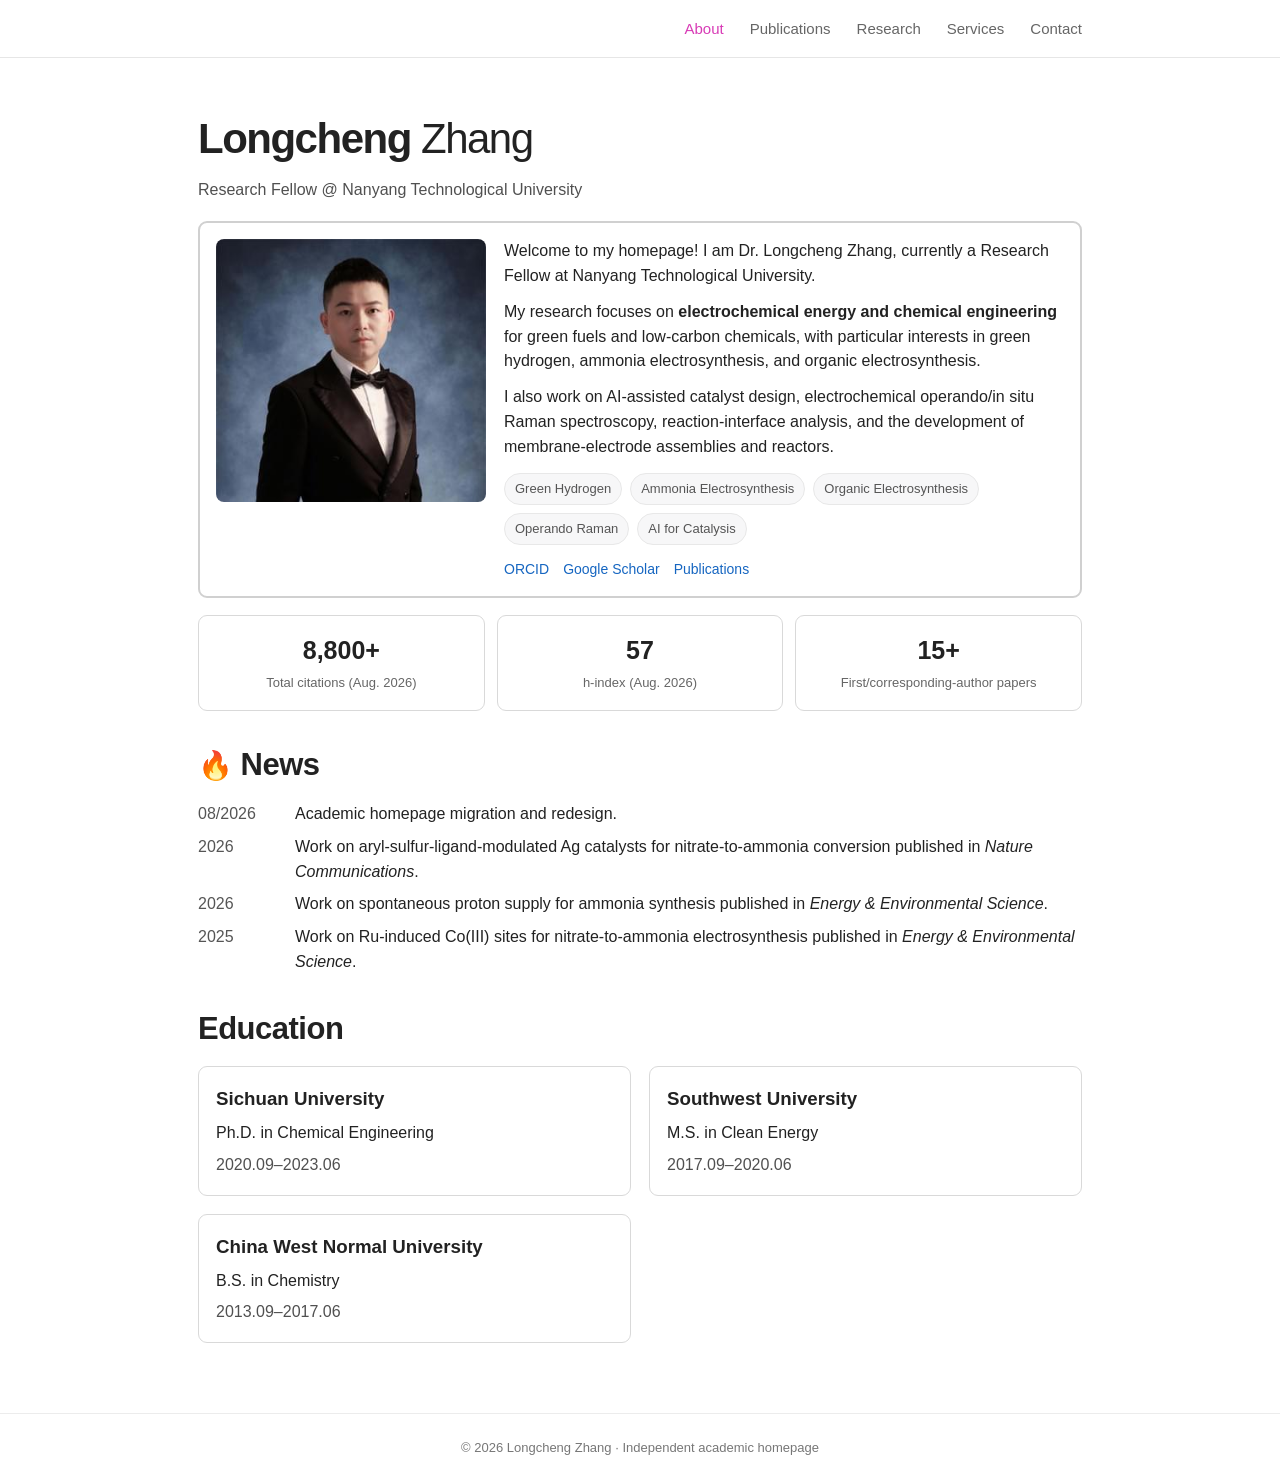
==== index.html @ ee1d8bef "Add files via upload" ====
<!doctype html><html lang="en"><head><meta charset="utf-8"><meta name="viewport" content="width=device-width,initial-scale=1"><meta name="description" content="Longcheng Zhang — electrochemical energy and chemical engineering research"><title>Longcheng Zhang</title><link rel="stylesheet" href="styles.css"></head>
<body><header class="topbar"><nav class="nav"><a class="active" href="index.html">About</a><a href="publications.html">Publications</a><a href="research.html">Research</a><a href="services.html">Services</a><a href="contact.html">Contact</a></nav></header>
<main class="container">
<section class="hero"><h1><strong>Longcheng</strong> Zhang</h1><div class="subtitle">Research Fellow @ Nanyang Technological University</div></section>
<section class="bio-card"><div class="bio-grid"><img class="profile" src="assets/profile.jpg" alt="Portrait of Longcheng Zhang"><div class="bio">
<p>Welcome to my homepage! I am Dr. Longcheng Zhang, currently a Research Fellow at Nanyang Technological University.</p>
<p>My research focuses on <strong>electrochemical energy and chemical engineering</strong> for green fuels and low-carbon chemicals, with particular interests in green hydrogen, ammonia electrosynthesis, and organic electrosynthesis.</p>
<p>I also work on AI-assisted catalyst design, electrochemical operando/in situ Raman spectroscopy, reaction-interface analysis, and the development of membrane-electrode assemblies and reactors.</p>
<div class="tags"><span class="tag">Green Hydrogen</span><span class="tag">Ammonia Electrosynthesis</span><span class="tag">Organic Electrosynthesis</span><span class="tag">Operando Raman</span><span class="tag">AI for Catalysis</span></div>
<div class="quicklinks"><a href="https://orcid.org/0000-0002-2069-7939" target="_blank" rel="noopener">ORCID</a><a href="https://scholar.google.com/citations?hl=zh-CN&user=M-ZRWAUAAAAJ" target="_blank" rel="noopener">Google Scholar</a><a href="publications.html">Publications</a></div>
</div></div></section>
<section class="kpis"><div class="kpi"><b>8,800+</b><span>Total citations (Aug. 2026)</span></div><div class="kpi"><b>57</b><span>h-index (Aug. 2026)</span></div><div class="kpi"><b>15+</b><span>First/corresponding-author papers</span></div></section>
<section class="section"><h2 class="section-title"><span class="icon">🔥</span>News</h2><ul class="news">
<li><span class="date">08/2026</span><span>Academic homepage migration and redesign.</span></li>
<li><span class="date">2026</span><span>Work on aryl-sulfur-ligand-modulated Ag catalysts for nitrate-to-ammonia conversion published in <em>Nature Communications</em>.</span></li>
<li><span class="date">2026</span><span>Work on spontaneous proton supply for ammonia synthesis published in <em>Energy &amp; Environmental Science</em>.</span></li>
<li><span class="date">2025</span><span>Work on Ru-induced Co(III) sites for nitrate-to-ammonia electrosynthesis published in <em>Energy &amp; Environmental Science</em>.</span></li>
</ul></section>
<section class="section"><h2 class="section-title">Education</h2><div class="cols"><div class="panel"><h3>Sichuan University</h3><div>Ph.D. in Chemical Engineering</div><div class="subtitle">2020.09–2023.06</div></div><div class="panel"><h3>Southwest University</h3><div>M.S. in Clean Energy</div><div class="subtitle">2017.09–2020.06</div></div><div class="panel"><h3>China West Normal University</h3><div>B.S. in Chemistry</div><div class="subtitle">2013.09–2017.06</div></div></div></section>
</main><footer class="footer">© 2026 Longcheng Zhang · Independent academic homepage</footer></body></html>
---- styles.css ----
:root{
  --bg:#ffffff;--text:#222;--muted:#666;--line:#d9d9d9;--soft:#f7f7f8;--accent:#d83bb6;--link:#1666c1;
  --max:900px;
}
*{box-sizing:border-box}
html{scroll-behavior:smooth}
body{margin:0;font-family:Inter,ui-sans-serif,-apple-system,BlinkMacSystemFont,"Segoe UI",Roboto,Arial,sans-serif;background:var(--bg);color:var(--text);line-height:1.55}
a{color:var(--link);text-decoration:none}a:hover{text-decoration:underline}
.topbar{border-bottom:1px solid #e6e6e6;position:sticky;top:0;background:rgba(255,255,255,.96);backdrop-filter:blur(8px);z-index:10}
.nav{max-width:var(--max);margin:0 auto;padding:17px 8px;display:flex;justify-content:flex-end;gap:26px;align-items:center}
.nav a{color:#666;font-size:15px}.nav a.active{color:var(--accent)}
.container{max-width:var(--max);margin:0 auto;padding:48px 8px 70px}
.hero h1{margin:0;font-size:42px;letter-spacing:-1.5px;font-weight:400}.hero h1 strong{font-weight:800}.subtitle{margin-top:7px;color:#505050;font-size:16px}
.bio-card{border:2px solid #d0d0d0;border-radius:9px;padding:16px;margin-top:18px;overflow:hidden}
.bio-grid{display:grid;grid-template-columns:270px 1fr;gap:18px}.profile{width:100%;border-radius:8px;display:block;object-fit:cover}.bio p{margin:0 0 11px}.bio p:last-child{margin-bottom:0}
.tags{display:flex;flex-wrap:wrap;gap:8px;margin-top:13px}.tag{background:var(--soft);border:1px solid #e8e8e8;border-radius:999px;padding:5px 10px;font-size:13px;color:#555}
.quicklinks{margin-top:14px;display:flex;flex-wrap:wrap;gap:14px;font-size:14px}
.section{margin-top:30px}.section-title{font-size:31px;margin:0 0 13px;font-weight:800;letter-spacing:-.5px}.section-title .icon{font-size:28px;margin-right:8px}
.news{list-style:none;padding:0;margin:0}.news li{display:grid;grid-template-columns:85px 1fr;gap:12px;margin:8px 0}.date{font-variant-numeric:tabular-nums;color:#555}
.kpis{display:grid;grid-template-columns:repeat(3,1fr);gap:12px;margin-top:17px}.kpi{border:1px solid var(--line);border-radius:9px;padding:15px;text-align:center}.kpi b{display:block;font-size:25px}.kpi span{font-size:13px;color:#666}
.cols{display:grid;grid-template-columns:1fr 1fr;gap:18px}.panel{border:1px solid var(--line);border-radius:9px;padding:17px}.panel h3{margin:0 0 8px}.panel ul{margin:8px 0 0;padding-left:19px}
.pub-year{font-size:26px;margin:30px 0 12px}.pub{margin:0 0 14px}.pub .title{font-weight:650}.pub .journal{font-style:italic}.badge{font-size:12px;border:1px solid #e0c35d;background:#fff9db;padding:2px 7px;border-radius:999px;margin-left:6px}
.footer{border-top:1px solid #ececec;color:#777;font-size:13px;padding:24px 8px;text-align:center}
.note{background:#fff8fc;border-left:4px solid var(--accent);padding:12px 14px;margin-top:16px;border-radius:4px;color:#555}
@media(max-width:700px){.nav{justify-content:flex-start;overflow:auto;padding-left:16px}.container{padding:32px 16px 55px}.hero h1{font-size:36px}.bio-grid{grid-template-columns:1fr}.profile{max-width:280px}.news li{grid-template-columns:74px 1fr}.cols,.kpis{grid-template-columns:1fr}}
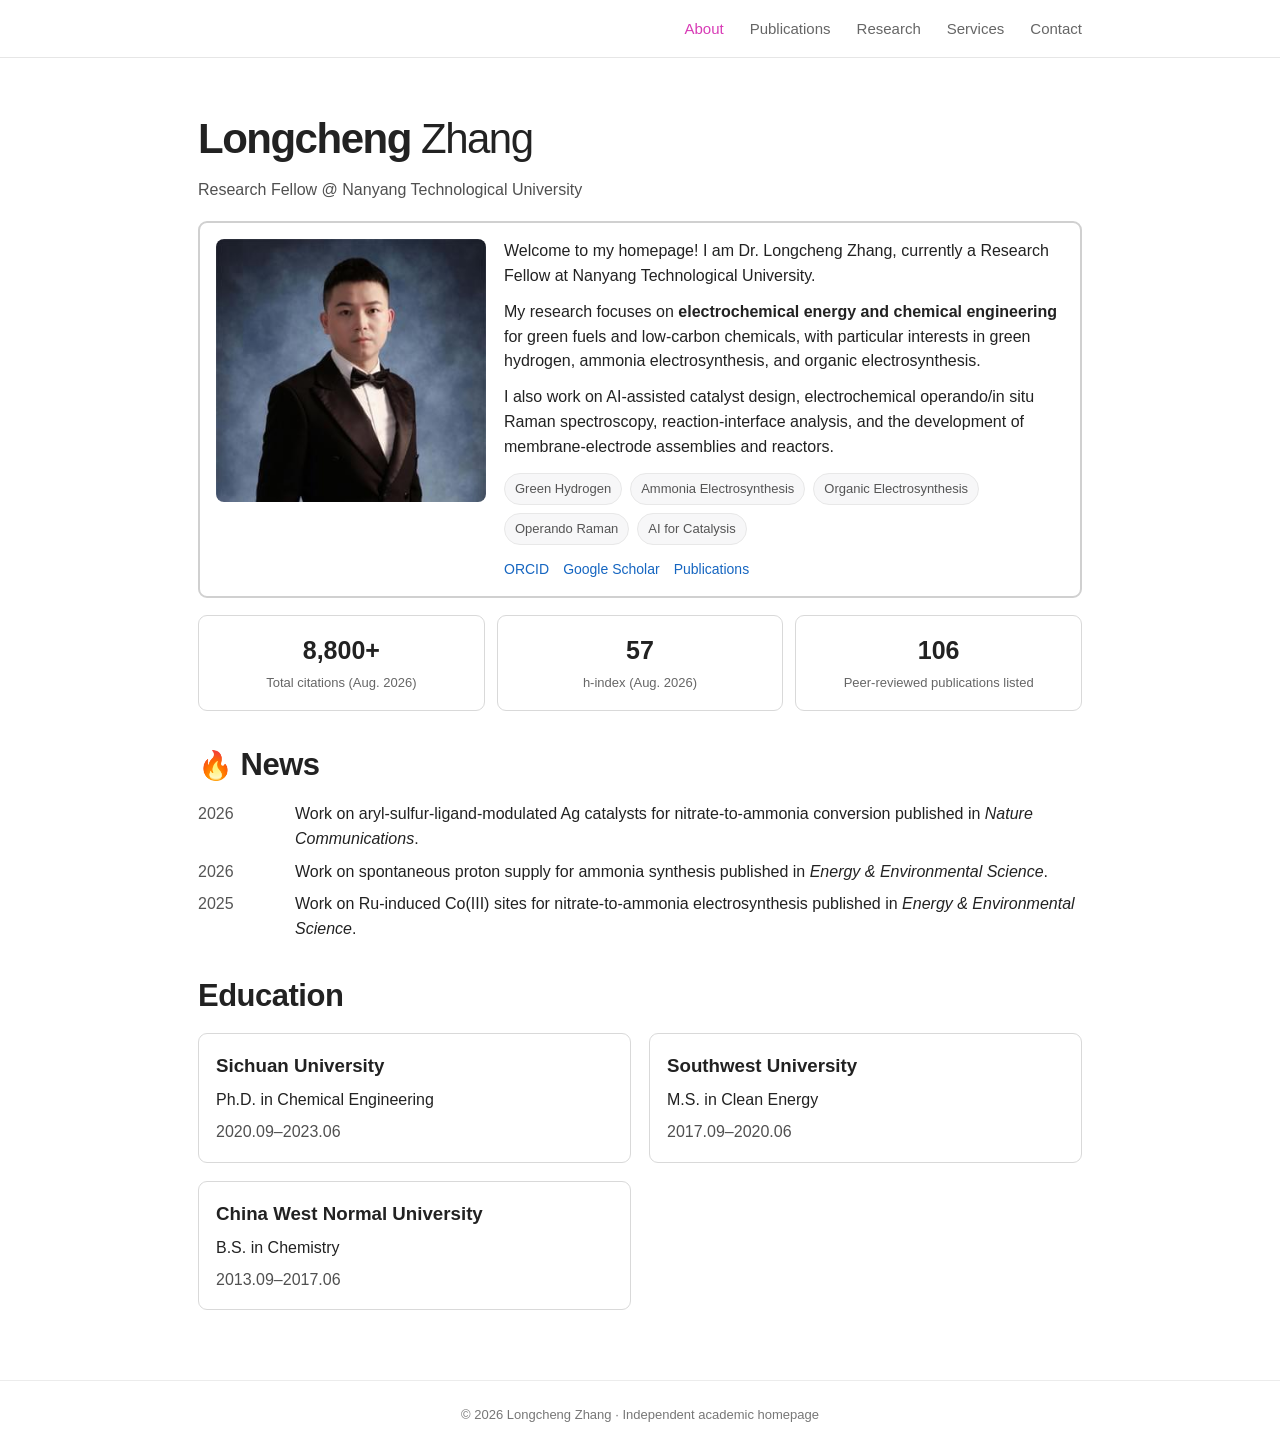
==== commit 72137fe9: "Add files via upload" ====
--- a/index.html
+++ b/index.html
@@ -9,9 +9,8 @@
 <div class="tags"><span class="tag">Green Hydrogen</span><span class="tag">Ammonia Electrosynthesis</span><span class="tag">Organic Electrosynthesis</span><span class="tag">Operando Raman</span><span class="tag">AI for Catalysis</span></div>
 <div class="quicklinks"><a href="https://orcid.org/0000-0002-2069-7939" target="_blank" rel="noopener">ORCID</a><a href="https://scholar.google.com/citations?hl=zh-CN&user=M-ZRWAUAAAAJ" target="_blank" rel="noopener">Google Scholar</a><a href="publications.html">Publications</a></div>
 </div></div></section>
-<section class="kpis"><div class="kpi"><b>8,800+</b><span>Total citations (Aug. 2026)</span></div><div class="kpi"><b>57</b><span>h-index (Aug. 2026)</span></div><div class="kpi"><b>15+</b><span>First/corresponding-author papers</span></div></section>
+<section class="kpis"><div class="kpi"><b>8,800+</b><span>Total citations (Aug. 2026)</span></div><div class="kpi"><b>57</b><span>h-index (Aug. 2026)</span></div><div class="kpi"><b>106</b><span>Peer-reviewed publications listed</span></div></section>
 <section class="section"><h2 class="section-title"><span class="icon">🔥</span>News</h2><ul class="news">
-<li><span class="date">08/2026</span><span>Academic homepage migration and redesign.</span></li>
 <li><span class="date">2026</span><span>Work on aryl-sulfur-ligand-modulated Ag catalysts for nitrate-to-ammonia conversion published in <em>Nature Communications</em>.</span></li>
 <li><span class="date">2026</span><span>Work on spontaneous proton supply for ammonia synthesis published in <em>Energy &amp; Environmental Science</em>.</span></li>
 <li><span class="date">2025</span><span>Work on Ru-induced Co(III) sites for nitrate-to-ammonia electrosynthesis published in <em>Energy &amp; Environmental Science</em>.</span></li>
--- a/styles.css
+++ b/styles.css
@@ -23,3 +23,15 @@
 .footer{border-top:1px solid #ececec;color:#777;font-size:13px;padding:24px 8px;text-align:center}
 .note{background:#fff8fc;border-left:4px solid var(--accent);padding:12px 14px;margin-top:16px;border-radius:4px;color:#555}
 @media(max-width:700px){.nav{justify-content:flex-start;overflow:auto;padding-left:16px}.container{padding:32px 16px 55px}.hero h1{font-size:36px}.bio-grid{grid-template-columns:1fr}.profile{max-width:280px}.news li{grid-template-columns:74px 1fr}.cols,.kpis{grid-template-columns:1fr}}
+/* Complete publications page */
+.year-nav{display:flex;flex-wrap:wrap;gap:9px;margin:24px 0 8px;padding:12px 0;border-top:1px solid #eee;border-bottom:1px solid #eee;position:sticky;top:58px;background:rgba(255,255,255,.96);backdrop-filter:blur(8px);z-index:5}
+.year-nav a{font-size:14px;color:#555;border:1px solid #e2e2e2;border-radius:999px;padding:4px 10px;background:#fff}
+.year-nav a:hover{color:var(--accent);border-color:#dcb7d4;text-decoration:none}
+.pub-list{margin-top:12px}
+.pub-item{display:grid;grid-template-columns:42px 1fr;gap:8px;padding:10px 0;border-bottom:1px solid #f0f0f0}
+.pub-num{color:#777;font-variant-numeric:tabular-nums;padding-top:1px}
+.pub-title{font-weight:700;line-height:1.45;margin-bottom:3px}
+.pub-authors{font-size:14px;color:#454545;line-height:1.45}
+.pub-venue{font-size:14px;color:#555;margin-top:2px;font-style:italic}
+.pub-venue .badge{font-style:normal}
+@media(max-width:700px){.year-nav{top:54px}.pub-item{grid-template-columns:34px 1fr}.pub-authors,.pub-venue{font-size:13.5px}}
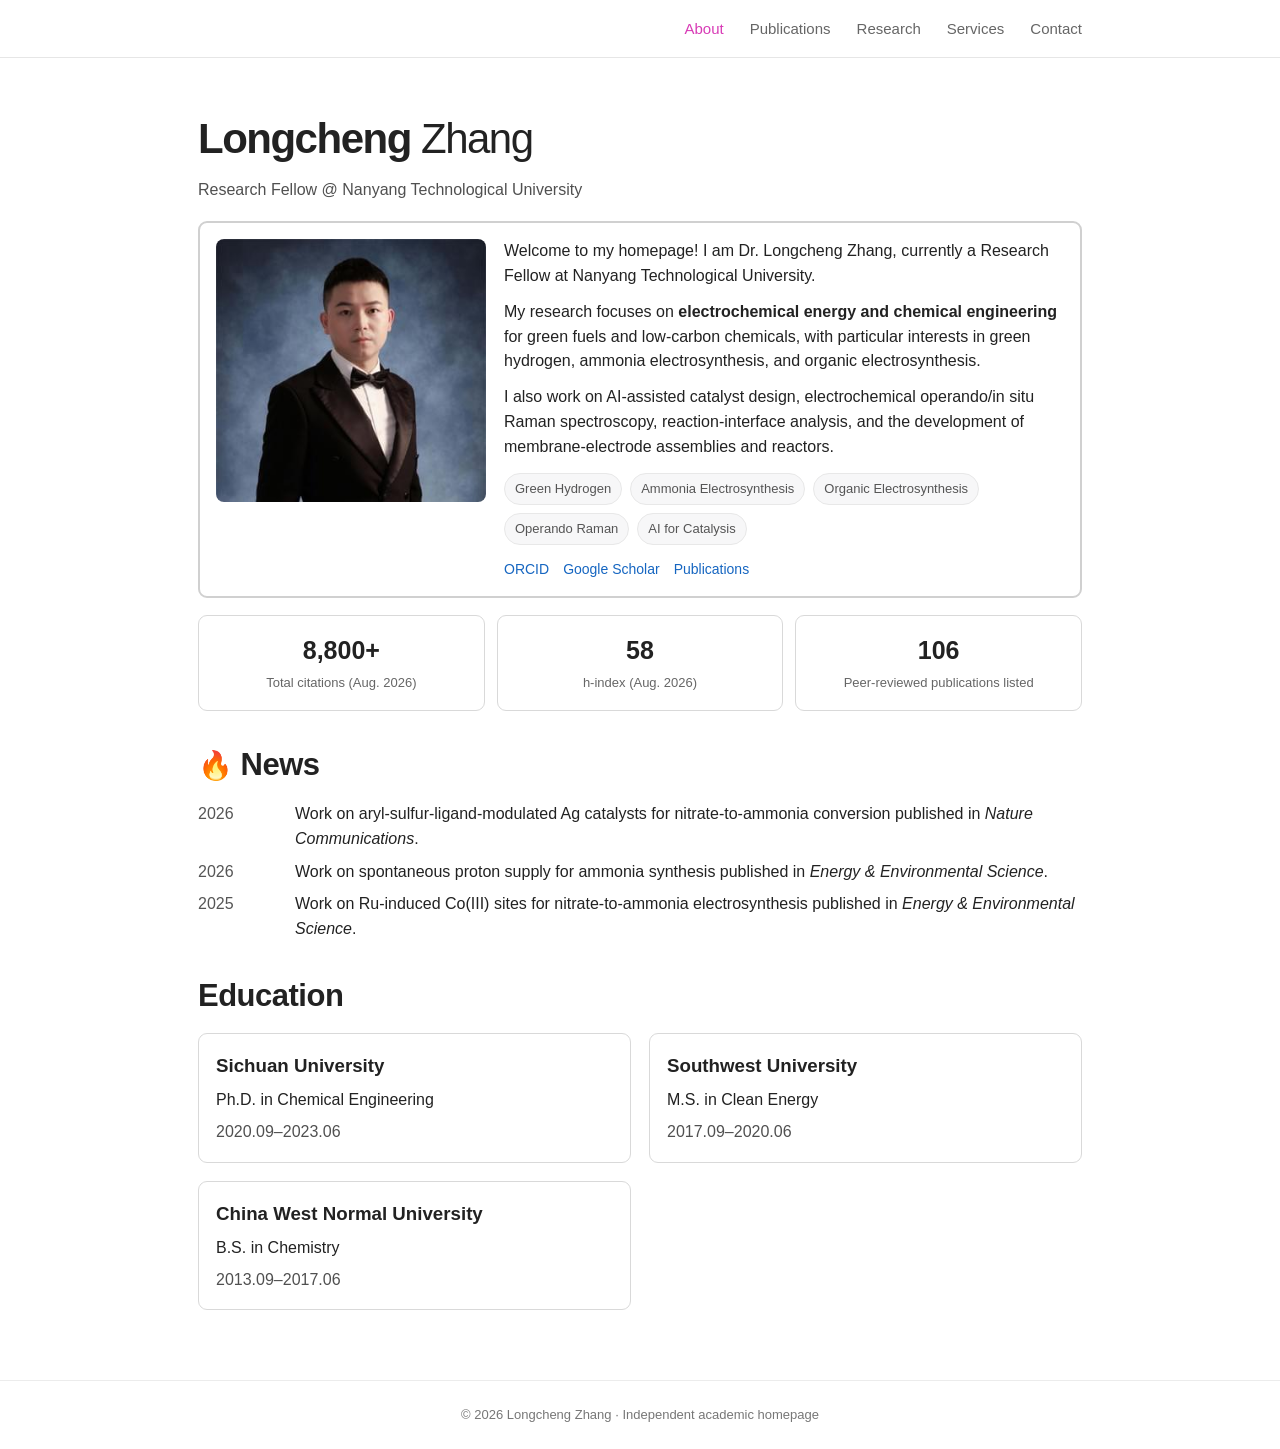
==== commit 49d227ce: "Update index.html" ====
--- a/index.html
+++ b/index.html
@@ -9,7 +9,7 @@
 <div class="tags"><span class="tag">Green Hydrogen</span><span class="tag">Ammonia Electrosynthesis</span><span class="tag">Organic Electrosynthesis</span><span class="tag">Operando Raman</span><span class="tag">AI for Catalysis</span></div>
 <div class="quicklinks"><a href="https://orcid.org/0000-0002-2069-7939" target="_blank" rel="noopener">ORCID</a><a href="https://scholar.google.com/citations?hl=zh-CN&user=M-ZRWAUAAAAJ" target="_blank" rel="noopener">Google Scholar</a><a href="publications.html">Publications</a></div>
 </div></div></section>
-<section class="kpis"><div class="kpi"><b>8,800+</b><span>Total citations (Aug. 2026)</span></div><div class="kpi"><b>57</b><span>h-index (Aug. 2026)</span></div><div class="kpi"><b>106</b><span>Peer-reviewed publications listed</span></div></section>
+<section class="kpis"><div class="kpi"><b>8,800+</b><span>Total citations (Aug. 2026)</span></div><div class="kpi"><b>58</b><span>h-index (Aug. 2026)</span></div><div class="kpi"><b>106</b><span>Peer-reviewed publications listed</span></div></section>
 <section class="section"><h2 class="section-title"><span class="icon">🔥</span>News</h2><ul class="news">
 <li><span class="date">2026</span><span>Work on aryl-sulfur-ligand-modulated Ag catalysts for nitrate-to-ammonia conversion published in <em>Nature Communications</em>.</span></li>
 <li><span class="date">2026</span><span>Work on spontaneous proton supply for ammonia synthesis published in <em>Energy &amp; Environmental Science</em>.</span></li>
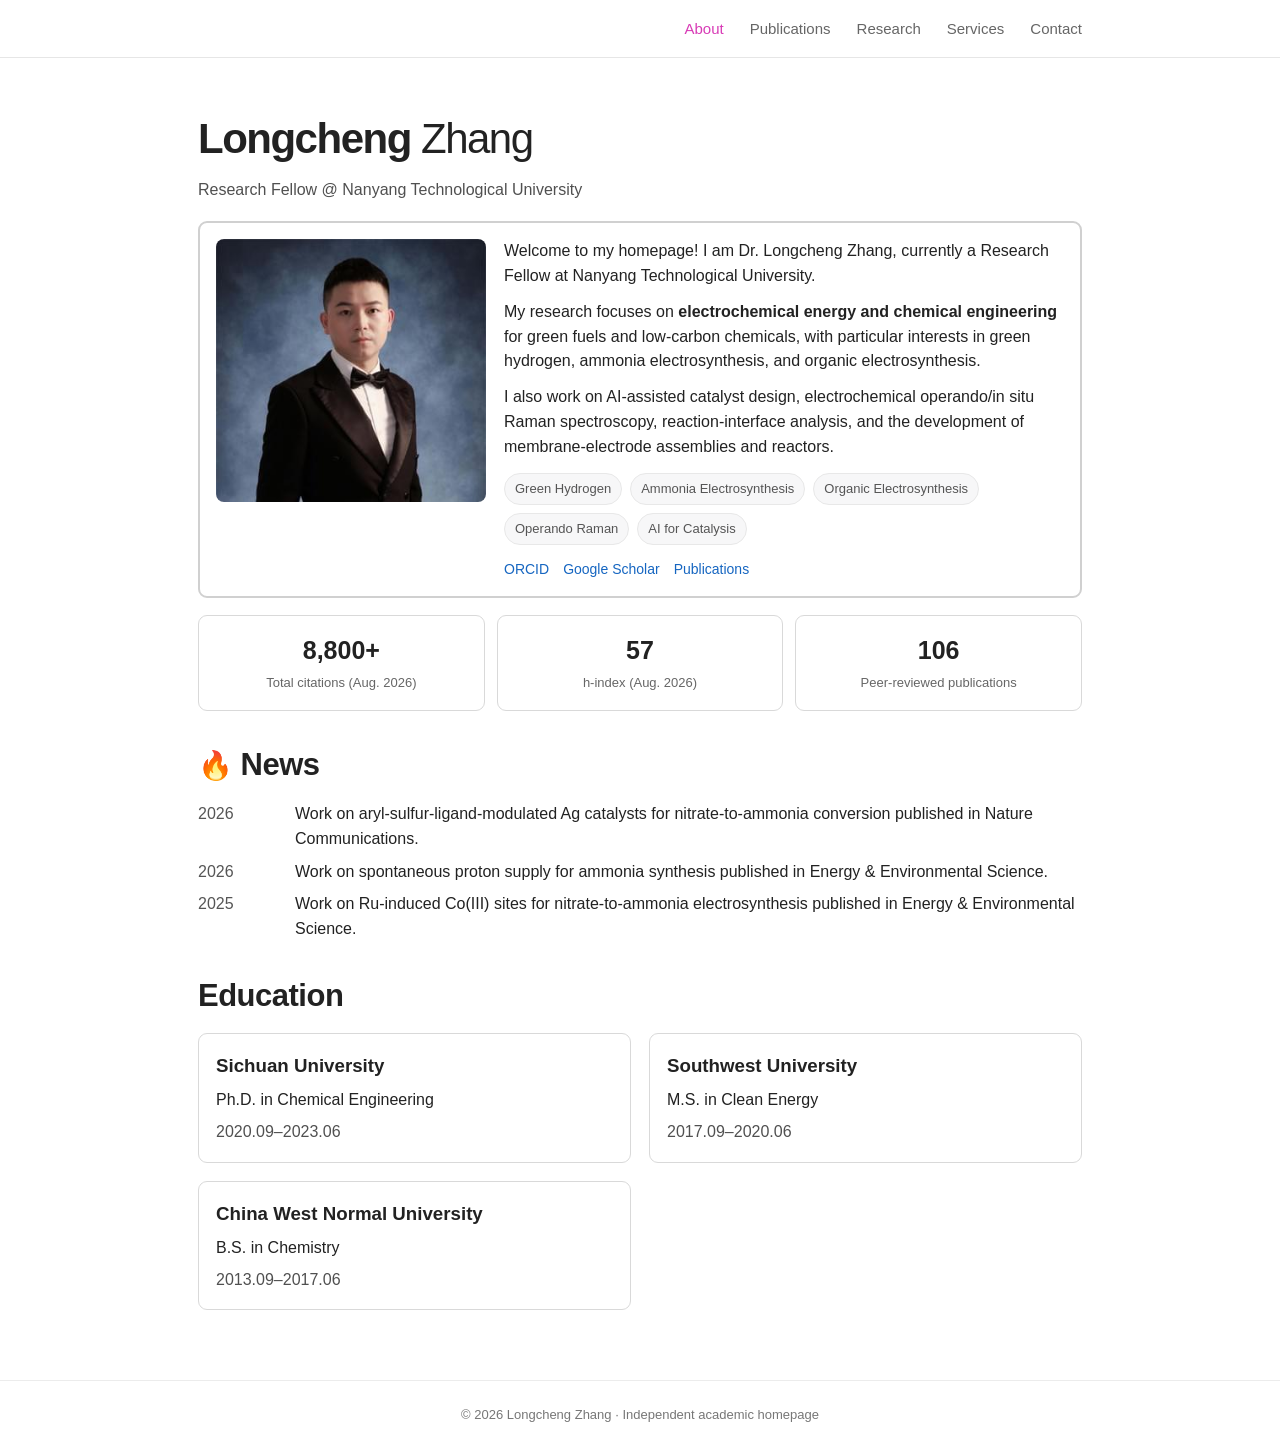
==== commit 643e12d2: "Add files via upload" ====
--- a/index.html
+++ b/index.html
@@ -1,7 +1,7 @@
-<!doctype html><html lang="en"><head><meta charset="utf-8"><meta name="viewport" content="width=device-width,initial-scale=1"><meta name="description" content="Longcheng Zhang — electrochemical energy and chemical engineering research"><title>Longcheng Zhang</title><link rel="stylesheet" href="styles.css"></head>
+<!doctype html><html lang="en"><head><meta charset="utf-8"><meta name="viewport" content="width=device-width,initial-scale=1"><meta name="description" content="Longcheng Zhang — electrochemical energy and chemical engineering research"><title>Longcheng Zhang</title><link rel="stylesheet" href="styles.css"><link rel="stylesheet" href="CUSTOMIZE.css"></head>
 <body><header class="topbar"><nav class="nav"><a class="active" href="index.html">About</a><a href="publications.html">Publications</a><a href="research.html">Research</a><a href="services.html">Services</a><a href="contact.html">Contact</a></nav></header>
 <main class="container">
-<section class="hero"><h1><strong>Longcheng</strong> Zhang</h1><div class="subtitle">Research Fellow @ Nanyang Technological University</div></section>
+<section class="hero"><h1 class="home-name"><strong>Longcheng</strong> Zhang</h1><div class="subtitle">Research Fellow @ Nanyang Technological University</div></section>
 <section class="bio-card"><div class="bio-grid"><img class="profile" src="assets/profile.jpg" alt="Portrait of Longcheng Zhang"><div class="bio">
 <p>Welcome to my homepage! I am Dr. Longcheng Zhang, currently a Research Fellow at Nanyang Technological University.</p>
 <p>My research focuses on <strong>electrochemical energy and chemical engineering</strong> for green fuels and low-carbon chemicals, with particular interests in green hydrogen, ammonia electrosynthesis, and organic electrosynthesis.</p>
@@ -9,11 +9,7 @@
 <div class="tags"><span class="tag">Green Hydrogen</span><span class="tag">Ammonia Electrosynthesis</span><span class="tag">Organic Electrosynthesis</span><span class="tag">Operando Raman</span><span class="tag">AI for Catalysis</span></div>
 <div class="quicklinks"><a href="https://orcid.org/0000-0002-2069-7939" target="_blank" rel="noopener">ORCID</a><a href="https://scholar.google.com/citations?hl=zh-CN&user=M-ZRWAUAAAAJ" target="_blank" rel="noopener">Google Scholar</a><a href="publications.html">Publications</a></div>
 </div></div></section>
-<section class="kpis"><div class="kpi"><b>8,800+</b><span>Total citations (Aug. 2026)</span></div><div class="kpi"><b>58</b><span>h-index (Aug. 2026)</span></div><div class="kpi"><b>106</b><span>Peer-reviewed publications listed</span></div></section>
-<section class="section"><h2 class="section-title"><span class="icon">🔥</span>News</h2><ul class="news">
-<li><span class="date">2026</span><span>Work on aryl-sulfur-ligand-modulated Ag catalysts for nitrate-to-ammonia conversion published in <em>Nature Communications</em>.</span></li>
-<li><span class="date">2026</span><span>Work on spontaneous proton supply for ammonia synthesis published in <em>Energy &amp; Environmental Science</em>.</span></li>
-<li><span class="date">2025</span><span>Work on Ru-induced Co(III) sites for nitrate-to-ammonia electrosynthesis published in <em>Energy &amp; Environmental Science</em>.</span></li>
-</ul></section>
+<section class="kpis" id="kpis"></section>
+<section class="section"><h2 class="section-title"><span class="icon">🔥</span>News</h2><ul class="news" id="news-list"></ul></section>
 <section class="section"><h2 class="section-title">Education</h2><div class="cols"><div class="panel"><h3>Sichuan University</h3><div>Ph.D. in Chemical Engineering</div><div class="subtitle">2020.09–2023.06</div></div><div class="panel"><h3>Southwest University</h3><div>M.S. in Clean Energy</div><div class="subtitle">2017.09–2020.06</div></div><div class="panel"><h3>China West Normal University</h3><div>B.S. in Chemistry</div><div class="subtitle">2013.09–2017.06</div></div></div></section>
-</main><footer class="footer">© 2026 Longcheng Zhang · Independent academic homepage</footer></body></html>
+</main><footer class="footer">© 2026 Longcheng Zhang · Independent academic homepage</footer><script src="data/home.js"></script><script src="scripts/render-home.js"></script></body></html>
--- a/styles.css
+++ b/styles.css
@@ -4,18 +4,18 @@
 }
 *{box-sizing:border-box}
 html{scroll-behavior:smooth}
-body{margin:0;font-family:Inter,ui-sans-serif,-apple-system,BlinkMacSystemFont,"Segoe UI",Roboto,Arial,sans-serif;background:var(--bg);color:var(--text);line-height:1.55}
+body{margin:0;font-size:var(--body-size);font-family:Inter,ui-sans-serif,-apple-system,BlinkMacSystemFont,"Segoe UI",Roboto,Arial,sans-serif;background:var(--bg);color:var(--text);line-height:1.55}
 a{color:var(--link);text-decoration:none}a:hover{text-decoration:underline}
 .topbar{border-bottom:1px solid #e6e6e6;position:sticky;top:0;background:rgba(255,255,255,.96);backdrop-filter:blur(8px);z-index:10}
 .nav{max-width:var(--max);margin:0 auto;padding:17px 8px;display:flex;justify-content:flex-end;gap:26px;align-items:center}
-.nav a{color:#666;font-size:15px}.nav a.active{color:var(--accent)}
+.nav a{color:#666;font-size:var(--nav-size)}.nav a.active{color:var(--accent)}
 .container{max-width:var(--max);margin:0 auto;padding:48px 8px 70px}
-.hero h1{margin:0;font-size:42px;letter-spacing:-1.5px;font-weight:400}.hero h1 strong{font-weight:800}.subtitle{margin-top:7px;color:#505050;font-size:16px}
+.hero h1{margin:0;font-size:var(--page-title-size);letter-spacing:-1.5px;font-weight:400}.hero h1 strong{font-weight:800}.subtitle{margin-top:7px;color:#505050;font-size:16px}
 .bio-card{border:2px solid #d0d0d0;border-radius:9px;padding:16px;margin-top:18px;overflow:hidden}
 .bio-grid{display:grid;grid-template-columns:270px 1fr;gap:18px}.profile{width:100%;border-radius:8px;display:block;object-fit:cover}.bio p{margin:0 0 11px}.bio p:last-child{margin-bottom:0}
 .tags{display:flex;flex-wrap:wrap;gap:8px;margin-top:13px}.tag{background:var(--soft);border:1px solid #e8e8e8;border-radius:999px;padding:5px 10px;font-size:13px;color:#555}
 .quicklinks{margin-top:14px;display:flex;flex-wrap:wrap;gap:14px;font-size:14px}
-.section{margin-top:30px}.section-title{font-size:31px;margin:0 0 13px;font-weight:800;letter-spacing:-.5px}.section-title .icon{font-size:28px;margin-right:8px}
+.section{margin-top:30px}.section-title{font-size:var(--section-title-size);margin:0 0 13px;font-weight:800;letter-spacing:-.5px}.section-title .icon{font-size:28px;margin-right:8px}
 .news{list-style:none;padding:0;margin:0}.news li{display:grid;grid-template-columns:85px 1fr;gap:12px;margin:8px 0}.date{font-variant-numeric:tabular-nums;color:#555}
 .kpis{display:grid;grid-template-columns:repeat(3,1fr);gap:12px;margin-top:17px}.kpi{border:1px solid var(--line);border-radius:9px;padding:15px;text-align:center}.kpi b{display:block;font-size:25px}.kpi span{font-size:13px;color:#666}
 .cols{display:grid;grid-template-columns:1fr 1fr;gap:18px}.panel{border:1px solid var(--line);border-radius:9px;padding:17px}.panel h3{margin:0 0 8px}.panel ul{margin:8px 0 0;padding-left:19px}
@@ -30,8 +30,11 @@
 .pub-list{margin-top:12px}
 .pub-item{display:grid;grid-template-columns:42px 1fr;gap:8px;padding:10px 0;border-bottom:1px solid #f0f0f0}
 .pub-num{color:#777;font-variant-numeric:tabular-nums;padding-top:1px}
-.pub-title{font-weight:700;line-height:1.45;margin-bottom:3px}
-.pub-authors{font-size:14px;color:#454545;line-height:1.45}
-.pub-venue{font-size:14px;color:#555;margin-top:2px;font-style:italic}
+.pub-title{font-size:var(--pub-title-size);font-weight:700;line-height:1.45;margin-bottom:3px}
+.pub-authors{font-size:var(--pub-text-size);color:#454545;line-height:1.45}
+.pub-venue{font-size:var(--pub-text-size);color:#555;margin-top:2px;font-style:italic}
 .pub-venue .badge{font-style:normal}
 @media(max-width:700px){.year-nav{top:54px}.pub-item{grid-template-columns:34px 1fr}.pub-authors,.pub-venue{font-size:13.5px}}
+
+.home-name{font-size:var(--name-size)!important}
+.pub-title a{color:inherit;text-decoration:none}.pub-title a:hover{color:var(--link);text-decoration:underline}
--- a/CUSTOMIZE.css
+++ b/CUSTOMIZE.css
@@ -0,0 +1,24 @@
+/* =============================================================
+   LONGCHENG ZHANG HOMEPAGE — EASY VISUAL SETTINGS
+   Change ONLY the values below for normal visual adjustments.
+   ============================================================= */
+:root {
+  /* Main colors */
+  --accent: #d83bb6;          /* active menu / accent color */
+  --link: #1666c1;            /* hyperlink color */
+  --text: #222222;            /* main text color */
+  --muted: #666666;           /* secondary text color */
+  --bg: #ffffff;              /* page background */
+
+  /* Font sizes */
+  --body-size: 16px;          /* normal body text */
+  --nav-size: 15px;           /* top navigation */
+  --name-size: 42px;          /* Longcheng Zhang on home page */
+  --page-title-size: 42px;    /* Publications / Research / etc. */
+  --section-title-size: 31px; /* News / Education */
+  --pub-title-size: 15px;     /* publication title */
+  --pub-text-size: 14px;      /* authors + journal */
+
+  /* Layout */
+  --max: 900px;               /* webpage content width */
+}
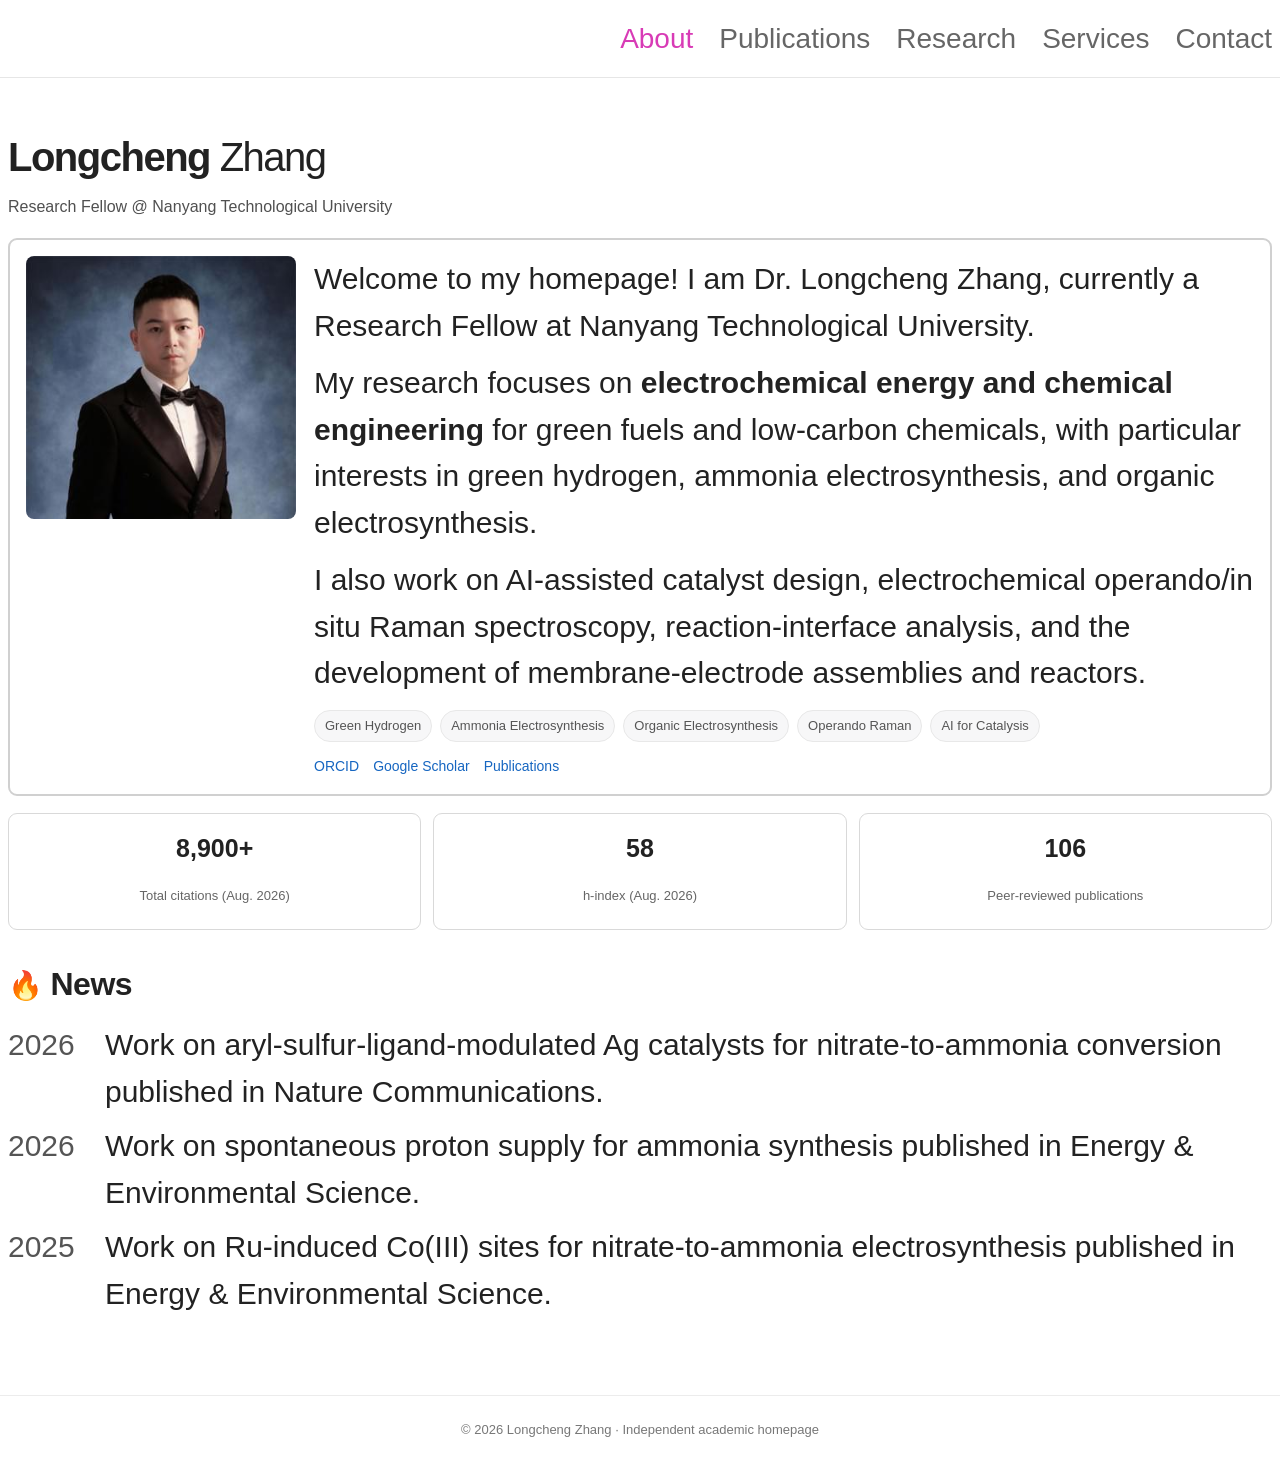
==== commit e761cd47: "Update index.html" ====
--- a/index.html
+++ b/index.html
@@ -11,5 +11,4 @@
 </div></div></section>
 <section class="kpis" id="kpis"></section>
 <section class="section"><h2 class="section-title"><span class="icon">🔥</span>News</h2><ul class="news" id="news-list"></ul></section>
-<section class="section"><h2 class="section-title">Education</h2><div class="cols"><div class="panel"><h3>Sichuan University</h3><div>Ph.D. in Chemical Engineering</div><div class="subtitle">2020.09–2023.06</div></div><div class="panel"><h3>Southwest University</h3><div>M.S. in Clean Energy</div><div class="subtitle">2017.09–2020.06</div></div><div class="panel"><h3>China West Normal University</h3><div>B.S. in Chemistry</div><div class="subtitle">2013.09–2017.06</div></div></div></section>
 </main><footer class="footer">© 2026 Longcheng Zhang · Independent academic homepage</footer><script src="data/home.js"></script><script src="scripts/render-home.js"></script></body></html>
--- a/CUSTOMIZE.css
+++ b/CUSTOMIZE.css
@@ -11,14 +11,14 @@
   --bg: #ffffff;              /* page background */
 
   /* Font sizes */
-  --body-size: 16px;          /* normal body text */
-  --nav-size: 15px;           /* top navigation */
-  --name-size: 42px;          /* Longcheng Zhang on home page */
-  --page-title-size: 42px;    /* Publications / Research / etc. */
-  --section-title-size: 31px; /* News / Education */
-  --pub-title-size: 15px;     /* publication title */
-  --pub-text-size: 14px;      /* authors + journal */
+  --body-size: 30px;          /* normal body text */
+  --nav-size: 28px;           /* top navigation */
+  --name-size: 40px;          /* Longcheng Zhang on home page */
+  --page-title-size: 40px;    /* Publications / Research / etc. */
+  --section-title-size: 32px; /* News / Education */
+  --pub-title-size: 30px;     /* publication title */
+  --pub-text-size: 28px;      /* authors + journal */
 
   /* Layout */
-  --max: 900px;               /* webpage content width */
+  --max: 1800px;               /* webpage content width */
 }
